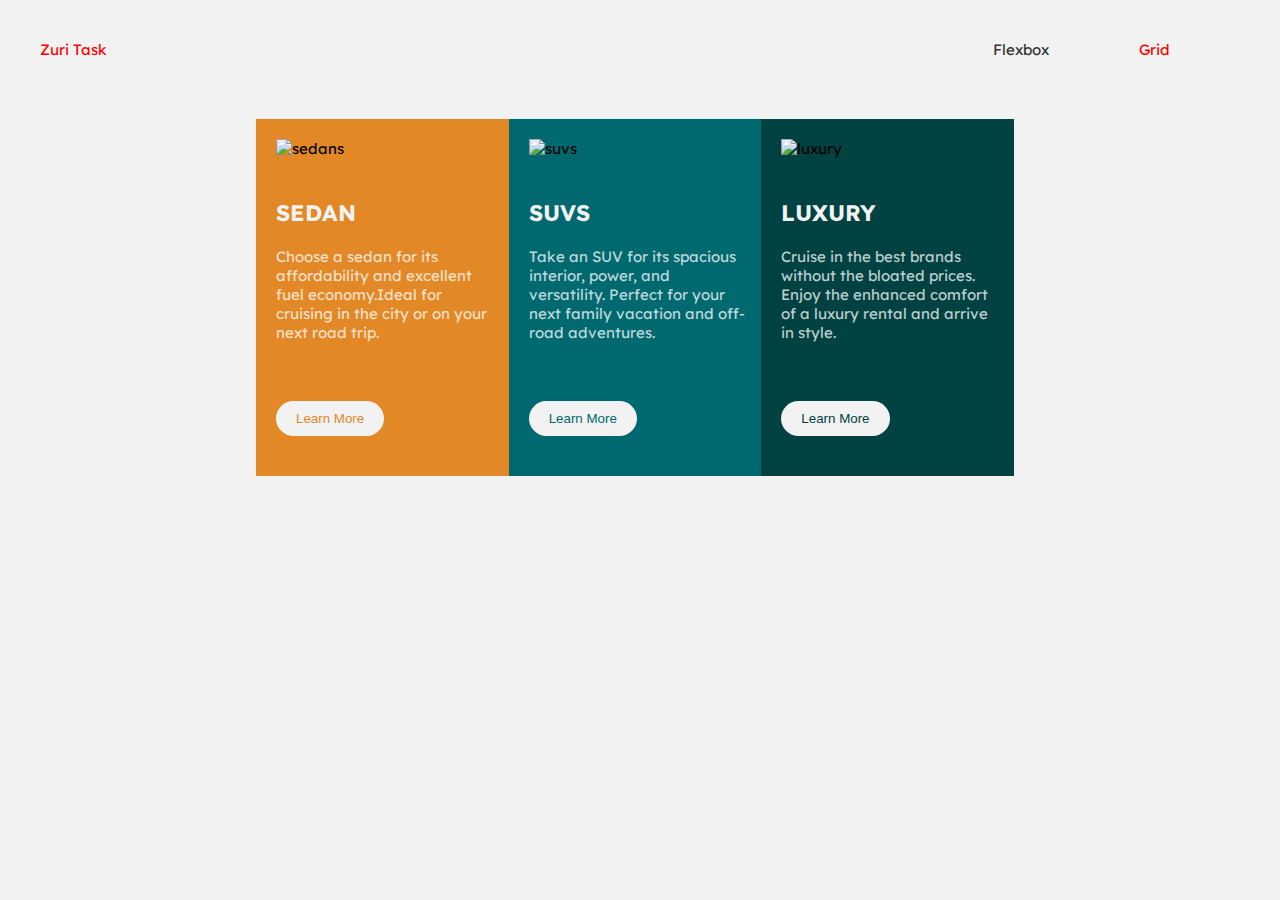
==== index.html @ 14c79a4e "First push to github" ====
<!DOCTYPE html>
<html lang="en">
<head>
  <meta charset="UTF-8">
  <meta http-equiv="X-UA-Compatible" content="IE=edge">
  <meta name="viewport" content="width=device-width, initial-scale=1.0">
  <link rel="stylesheet" href="index.css">
  <link href="https://fonts.googleapis.com/css2?family=Big+Shoulders+Display:wght@700&display=swap" rel="stylesheet">
  <link href="https://fonts.googleapis.com/css2?family=Lexend+Deca&display=swap" rel="stylesheet">
  <title>Car design</title>
</head>
<body>
  <header>
    <nav>
      <div class="logo">Zuri Task</div>
      <div class="navbar">
        <ul>
          <li><a class="current" href="index.html">Flexbox</a></li>
          <li><a href="grid.html">Grid</a></li>
        </ul>
      </div>
    </nav>
  </header>
  <main>
    <div class="container">
      <!-- <div class="container1"> -->
        <div class="first">
          <img src="/Flex task/icon-sedans.svg" alt="sedans" class="uclass">
          <h2 class="uclass">SEDAN</h2>
          <p class="uclass">Choose a sedan for its affordability and excellent fuel economy.Ideal for cruising in the city or on your next road trip.</p>
          <br>
          <div class="uclass">
            <button><a class="btn1" href="#">Learn More</a></button>
          </div>
        </div>
        <div class="second">
          <img src="/Flex task/icon-suvs.svg" alt="suvs" class="uclass">
          <h2 class="uclass">SUVS</h2>
          <p class="uclass">Take an SUV for its spacious interior, power, and versatility. Perfect for your next family vacation and off-road adventures.</p>
          <br>
          <div class="uclass">
            <button><a class="btn2" href="#">Learn More</a></button>
          </div>
        </div>
        <div class="third">
          <img src="/Flex task/icon-luxury.svg" alt="luxury" class="uclass">
          <h2 class="uclass">LUXURY</h2>
          <p class="uclass">Cruise in the best brands without the bloated prices. Enjoy the enhanced comfort of a luxury rental and arrive in style.</p>
          <br>
          <div class="uclass">
            <button><a class="btn3" href="#">Learn More</a></button>
          </div>
        </div>
      <!-- </div> -->
    </div>
  </main>
</body>
</html>
---- index.css ----
*{
  box-sizing: border-box;
  margin: 0;
  padding: 0;
  
}

body{
  background-color: hsl(0, 0%, 95%);
  font-family: 'Lexend Deca', sans-serif;
  font-size: 15px;
}
/* utilities */
.uclass{
  margin: 20px auto;
  padding-left: 20px;
  padding-right: 15px;
}

/* header */
nav{
  margin: auto;
  display: flex;
  justify-content: space-between;
}
.logo{
  margin: 40px;
  color: #f00;
}
ul{
  display: flex;
  list-style-type: none;
  justify-content: space-between;
  margin: 30px;

}
li{
  justify-content: space-between;
  margin: 10px;
  margin-right: 80px;
}
a{
  color: #f00;
}
a:hover,
a.current{
  color: #333;
}
/* main */
.container{
  border: none;
  display: flex;
  justify-content: center;
  width: 60%;
  align-items: left;
  margin: 20px auto;
  height: 100%;
  justify-self: left;
  padding-right: 10px;

}
.first{
  background-color: hsl(31, 77%, 52%);
  width: 100%;
  
  
} 
.second{
  background-color: hsl(184, 100%, 22%);
  width: 100%;
}
.third{
  background-color: hsl(179, 100%, 13%);
  width: 100%;
  /* align-self: left; */
  /* padding-right: 10px; */
}
h2{
  color: hsl(0, 0%, 95%);
  font-family: font-family: 'Big Shoulders Display', cursive;

}
p{
  color: hsla(0, 0%, 100%, 0.75);
  font-weight: 400;
}
button{
  background-color: hsl(0, 0%, 95%);
  padding:  10px 20px;
  border-radius: 25px;
  border: none;
  margin-bottom: 20px;
}
a{
  text-decoration: none;
}
.btn1{
  color:hsl(31, 77%, 52%);
}
.btn2{
  color: hsl(184, 100%, 22%);
}
.btn3{
  color: hsl(179, 100%, 13%);
}
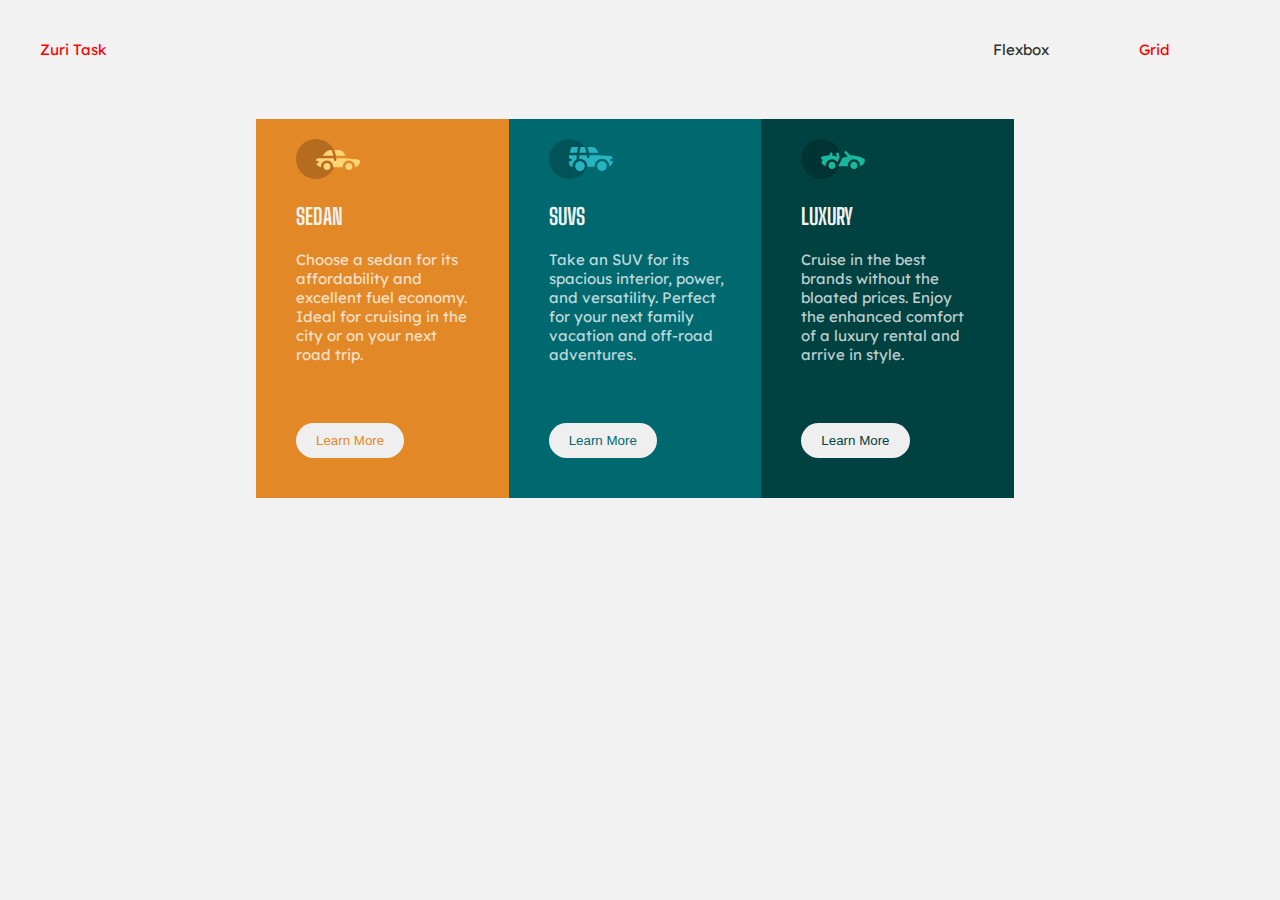
==== commit bf4c3376: "Add existing file" ====
--- a/index.html
+++ b/index.html
@@ -25,30 +25,30 @@
     <div class="container">
       <!-- <div class="container1"> -->
         <div class="first">
-          <img src="/Flex task/icon-sedans.svg" alt="sedans" class="uclass">
+          <svg class="uclas" width="64" height="40" xmlns="http://www.w3.org/2000/svg"><g fill="none" fill-rule="evenodd"><circle fill="#000" opacity=".201" cx="20" cy="20" r="20"/><path d="M52.936 24.11c1.942 0 3.517 1.542 3.517 3.445 0 1.903-1.575 3.445-3.517 3.445s-3.516-1.542-3.516-3.445c0-1.903 1.574-3.445 3.516-3.445zm-21.957 0c1.942 0 3.517 1.542 3.517 3.445 0 1.903-1.575 3.445-3.517 3.445s-3.516-1.542-3.516-3.445c0-1.903 1.574-3.445 3.516-3.445zm6.948-4.848v1.429c0 .716.61 1.293 1.348 1.259a1.295 1.295 0 001.225-1.295v-1.393h8.256l13.483 1.313c.956.093 1.676.881 1.676 1.814 0 2.89-2.126 5.303-4.926 5.819.397-3.557-2.458-6.62-6.053-6.62-3.646 0-6.504 3.14-6.039 6.723h-9.879c.466-3.588-2.397-6.722-6.039-6.722-3.595 0-6.45 3.062-6.052 6.62-2.14-.398-3.916-1.912-4.61-3.931h1.142c.731 0 1.32-.598 1.285-1.322-.033-.678-.629-1.2-1.322-1.2H20v-.251c0-1.274 1.066-2.243 2.306-2.243h15.62zM42.59 11c2.645 0 4.99 1.556 5.972 3.963l.726 1.779H40.17L38.413 11h4.178zm-6.865 0l1.758 5.741H26.505l3.357-3.654A6.502 6.502 0 0134.644 11h1.082z" fill="#FFD473" fill-rule="nonzero"/></g></svg>
           <h2 class="uclass">SEDAN</h2>
-          <p class="uclass">Choose a sedan for its affordability and excellent fuel economy.Ideal for cruising in the city or on your next road trip.</p>
+          <p class="uclass">Choose a sedan for its affordability and excellent fuel economy. Ideal for cruising in the city or on your next road trip.</p>
           <br>
           <div class="uclass">
-            <button><a class="btn1" href="#">Learn More</a></button>
+            <button class="button1"><a class="btn1" href="#">Learn More</a></button>
           </div>
         </div>
         <div class="second">
-          <img src="/Flex task/icon-suvs.svg" alt="suvs" class="uclass">
+          <svg class="uclas" width="64" height="40" xmlns="http://www.w3.org/2000/svg"><g fill="none" fill-rule="evenodd"><circle fill="#000" opacity=".201" cx="20" cy="20" r="20"/><path d="M31.002 22.358c2.917 0 5.18 2.593 4.762 5.506a4.828 4.828 0 01-2.962 3.778 4.797 4.797 0 01-5.3-1.165c-1.188-1.26-1.235-2.613-1.263-2.613-.42-2.924 1.857-5.506 4.763-5.506zm22 0c3.457 0 5.798 3.567 4.41 6.744A4.816 4.816 0 0152.3 31.94a4.826 4.826 0 01-4.06-4.077c-.42-2.915 1.846-5.506 4.762-5.506zm-15.04-6.083v1.462a1.29 1.29 0 001.352 1.29c.693-.033 1.227-.631 1.227-1.326v-1.426h8.3l13.056.716a1.29 1.29 0 011.164.917c.27.895.446 1.477.563 1.87h-1.047c-.694 0-1.291.534-1.324 1.228a1.29 1.29 0 001.288 1.352h1.445c-.164 2.225-1.57 4.193-3.6 5.05.13-4.212-3.255-7.63-7.384-7.63-4.317 0-7.762 3.718-7.358 8.086h-7.285c.43-4.655-3.503-8.531-8.131-8.046v-3.543h7.734zm-10.312 0v4.308a7.4 7.4 0 00-4.006 7.274 3.874 3.874 0 01-3.642-3.864v-1.635h1.46a1.29 1.29 0 000-2.58h-1.461v-3.213l.003-.29h7.646zm14.986-8.196c2.65 0 5 1.592 5.984 4.055l.63 1.579a5.525 5.525 0 01-.065-.004l-.026-.002-.034-.002-.022-.002a4.178 4.178 0 00-.224-.006l-.098-.001h-.039l-.136-.001h-.052l-.326-.001H40.211L38.528 8.08zm-13.632 0l-1.122 5.616h-7.144l1.47-4.71a1.29 1.29 0 011.231-.906h5.565zm6.832 0l1.683 5.615h-7.007l1.121-5.615h4.203z" fill="#26B5C0" fill-rule="nonzero"/></g></svg>
           <h2 class="uclass">SUVS</h2>
           <p class="uclass">Take an SUV for its spacious interior, power, and versatility. Perfect for your next family vacation and off-road adventures.</p>
           <br>
           <div class="uclass">
-            <button><a class="btn2" href="#">Learn More</a></button>
+            <button class="button2"><a class="btn2" href="#">Learn More</a></button>
           </div>
         </div>
         <div class="third">
-          <img src="/Flex task/icon-luxury.svg" alt="luxury" class="uclass">
+          <svg class="uclas" width="64" height="40" xmlns="http://www.w3.org/2000/svg"><g fill="none" fill-rule="evenodd"><circle fill="#000" opacity=".201" cx="20" cy="20" r="20"/><path d="M30.98 22.835c1.941 0 3.516 1.604 3.516 3.583 0 1.978-1.575 3.582-3.517 3.582s-3.516-1.604-3.516-3.582c0-1.979 1.574-3.583 3.516-3.583zm21.956 0c1.942 0 3.517 1.604 3.517 3.583 0 1.978-1.575 3.582-3.517 3.582s-3.516-1.604-3.516-3.582c0-1.979 1.574-3.583 3.516-3.583zm-9.143-10.45a1.27 1.27 0 011.819 0l3.715 3.784c4.444-.115 9.7 1.142 13.964 3.753.387.237.624.664.624 1.124 0 3.006-2.126 5.514-4.926 6.05.397-3.698-2.458-6.882-6.053-6.882-3.646 0-6.504 3.264-6.039 6.99h-9.669c.76-1.544.993-2.026 1.337-2.711l.082-.162c.421-.835 1.056-2.07 2.883-5.65 1.68-.023 3.47-.408 5.247-1.403l-2.984-3.04a1.328 1.328 0 010-1.854zm-7.68 1.064c.683-.2 1.395.202 1.592.898l.749 2.652a3.46 3.46 0 01-.247 2.51l-1.733 3.395-.216.424c-1.07-1.89-3.06-3.114-5.279-3.114-3.595 0-6.45 3.184-6.052 6.885-1.832-.347-3.414-1.537-4.278-3.276a1.331 1.331 0 01.117-1.376l.955-1.303-1.325-1.295c-.751-.735-.376-2.024.64-2.231l6.614-1.346.13-.026c.092-.019.145-.03.157-.031.314-.146 1.07-.591 1.07-1.506 0-.734.592-1.327 1.316-1.31.712.016 1.268.662 1.256 1.388a4.11 4.11 0 01-.348 1.611 22.69 22.69 0 014.7 1.146l-.7-2.473a1.314 1.314 0 01.882-1.622z" fill="#19B89D" fill-rule="nonzero"/></g></svg>
           <h2 class="uclass">LUXURY</h2>
           <p class="uclass">Cruise in the best brands without the bloated prices. Enjoy the enhanced comfort of a luxury rental and arrive in style.</p>
           <br>
           <div class="uclass">
-            <button><a class="btn3" href="#">Learn More</a></button>
+            <button class="button3"><a class="btn3" href="#">Learn More</a></button>
           </div>
         </div>
       <!-- </div> -->
--- a/index.css
+++ b/index.css
@@ -9,14 +9,19 @@
   background-color: hsl(0, 0%, 95%);
   font-family: 'Lexend Deca', sans-serif;
   font-size: 15px;
+  font-weight: 400;
 }
 /* utilities */
 .uclass{
   margin: 20px auto;
-  padding-left: 20px;
-  padding-right: 15px;
+  padding-left: 40px;
+  padding-right: 35px;
 }
-
+.uclas{
+  margin-top: 20px;
+  padding-left: 40px;
+  width: 100%;
+}
 /* header */
 nav{
   margin: auto;
@@ -77,29 +82,55 @@
 }
 h2{
   color: hsl(0, 0%, 95%);
-  font-family: font-family: 'Big Shoulders Display', cursive;
-
+  font-family: 'Big Shoulders Display', cursive;
 }
 p{
   color: hsla(0, 0%, 100%, 0.75);
+  font-family: 'Lexend Deca', sans-serif;
   font-weight: 400;
 }
 button{
-  background-color: hsl(0, 0%, 95%);
+  /* background-color: hsl(0, 0%, 95%); */
   padding:  10px 20px;
   border-radius: 25px;
   border: none;
   margin-bottom: 20px;
 }
+
+.button1:hover{
+  background-color: hsl(31, 77%, 52%);
+  border: 1px solid hsl(0, 0%, 95%);
+  color: hsl(0, 0%, 95%);
+}
+.button2:hover{
+  background-color: hsl(184, 100%, 22%);
+  border: 1px solid hsl(0, 0%, 95%);
+}
+.button3:hover{
+  background-color: hsl(179, 100%, 13%);
+  border: 1px solid hsl(0, 0%, 95%);
+}
 a{
   text-decoration: none;
+}
+.btn1,.btn2,.btn3a:hover{
+  color: hsl(0, 0%, 95%);
 }
 .btn1{
   color:hsl(31, 77%, 52%);
 }
+.btn1:hover{
+  color: hsl(0, 0%, 95%);
+}
 .btn2{
   color: hsl(184, 100%, 22%);
 }
+.btn2:hover{
+  color: hsl(0, 0%, 95%);
+}
 .btn3{
   color: hsl(179, 100%, 13%);
-}+}
+.btn3:hover{
+  color: hsl(0, 0%, 95%);
+}
